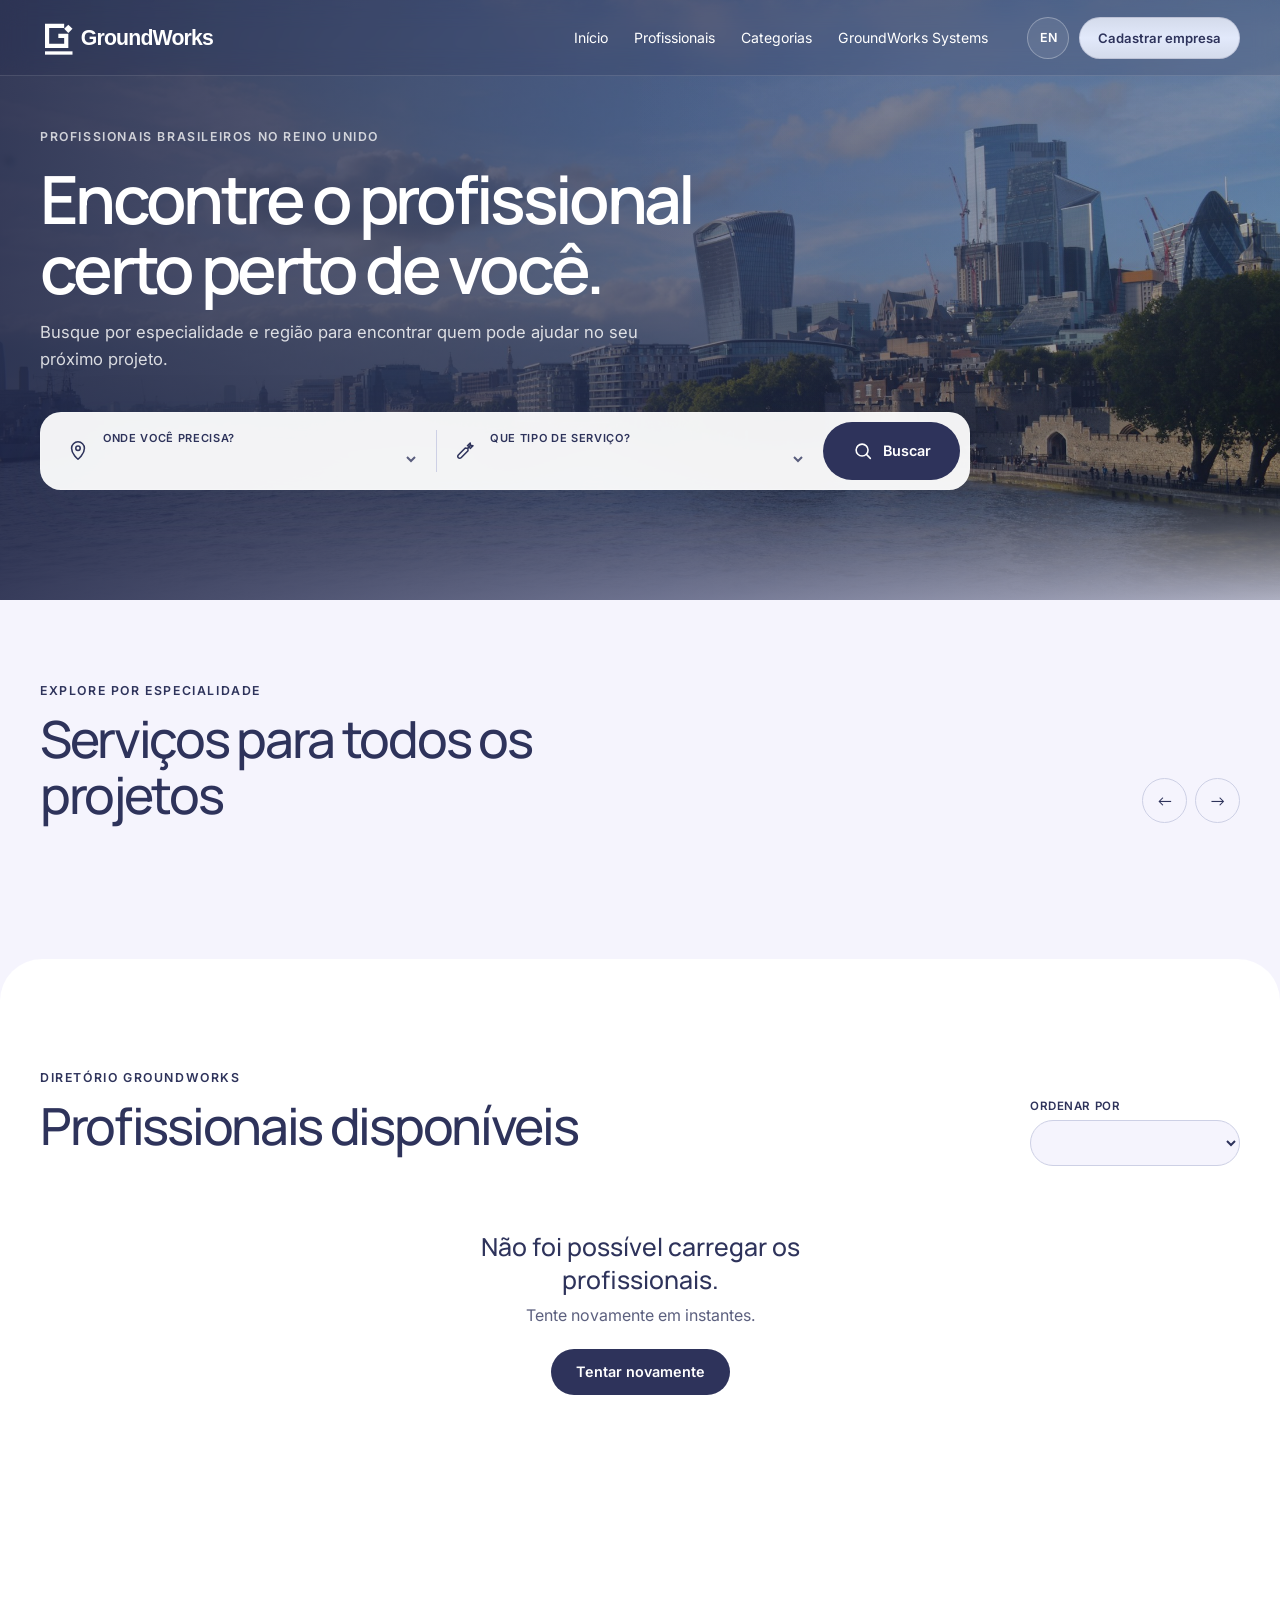
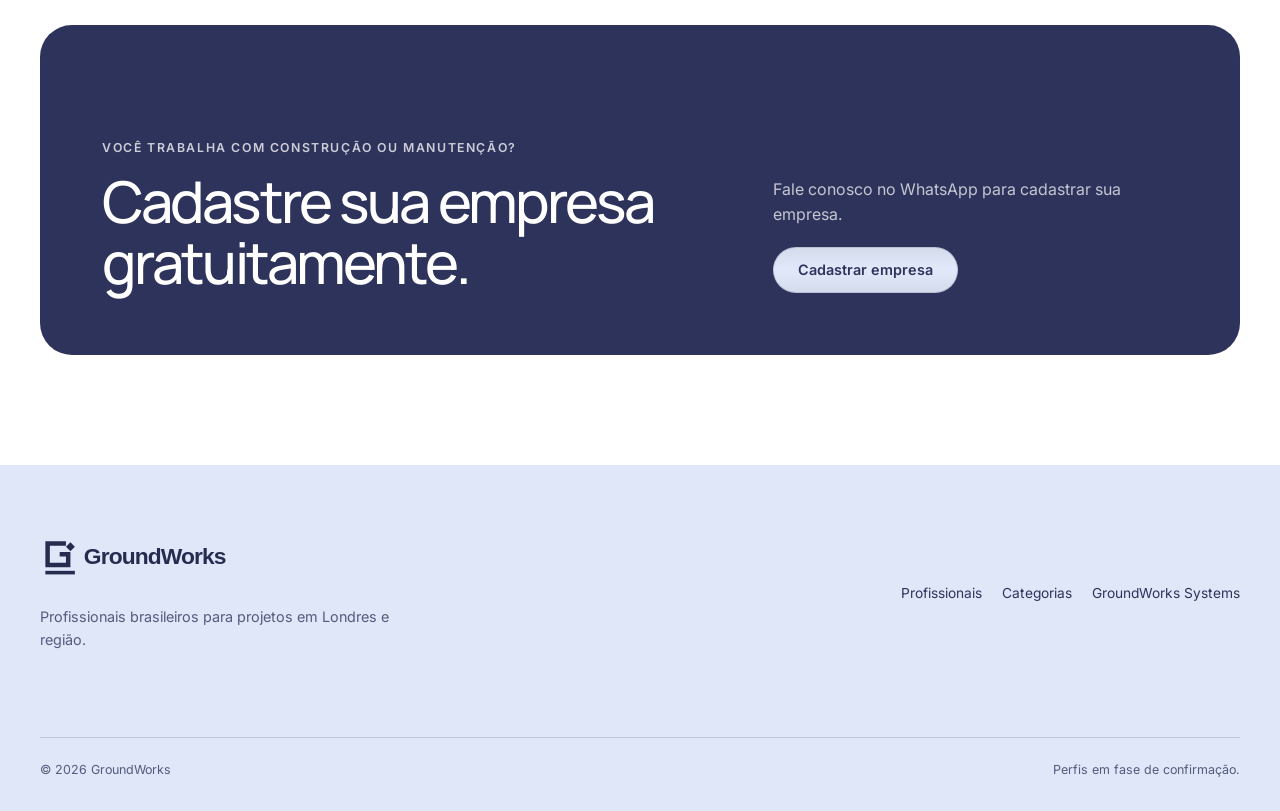
==== index.html @ 6dc88803 "Add transport service category" ====
<!doctype html>
<html lang="pt-BR">
  <head>
    <meta charset="utf-8" />
    <meta name="viewport" content="width=device-width, initial-scale=1" />
    <meta name="description" content="Encontre profissionais brasileiros de confiança para serviços em Londres e região." />
    <meta name="theme-color" content="#2e335b" />
    <title>GroundWorks Directory</title>
    <link rel="preconnect" href="https://fonts.googleapis.com" />
    <link rel="preconnect" href="https://fonts.gstatic.com" crossorigin />
    <link href="https://fonts.googleapis.com/css2?family=Inter:wght@400;500;600&family=Manrope:wght@400;500;600;700&display=swap" rel="stylesheet" />
    <link rel="icon" type="image/svg+xml" href="assets/images/groundworks-favicon.svg" />
    <link rel="stylesheet" href="directory.css?v=groundworks-7" />
  </head>
  <body data-page="directory">
    <header class="site-header" data-header>
      <div class="container nav-shell">
        <a class="brand" href="./" aria-label="GroundWorks Directory">
          <img class="brand-logo-image" src="assets/images/groundworks-logo-white-v7.svg" alt="" width="246" height="48" />
        </a>

        <button class="nav-toggle" type="button" aria-label="Abrir menu" aria-expanded="false" data-nav-toggle>
          <span></span><span></span>
        </button>

        <nav class="main-nav" aria-label="Navegação principal" data-nav>
          <a href="#inicio" data-i18n="nav.home">Início</a>
          <a href="#profissionais" data-i18n="nav.professionals">Profissionais</a>
          <a href="#categorias" data-i18n="nav.categories">Categorias</a>
          <a href="systems/" data-i18n="nav.systems">GroundWorks Systems</a>
          <a class="mobile-register-link" href="https://wa.me/447404400524?text=Ol%C3%A1%21%20Quero%20cadastrar%20minha%20empresa%20no%20GroundWorks%20Directory." target="_blank" rel="noopener noreferrer" data-i18n="nav.register" data-whatsapp="register">Cadastrar empresa</a>
        </nav>

        <div class="nav-actions">
          <button class="language-button" type="button" data-language aria-label="Mudar idioma para inglês">EN</button>
          <a class="button button-light nav-register" href="https://wa.me/447404400524?text=Ol%C3%A1%21%20Quero%20cadastrar%20minha%20empresa%20no%20GroundWorks%20Directory." target="_blank" rel="noopener noreferrer" data-i18n="nav.register" data-whatsapp="register">Cadastrar empresa</a>
        </div>
      </div>
    </header>

    <main>
      <section class="directory-hero" id="inicio">
        <div class="hero-overlay" aria-hidden="true"></div>
        <div class="container hero-content">
          <div class="hero-heading">
            <span class="eyebrow eyebrow-on-dark" data-i18n="hero.eyebrow">Profissionais brasileiros no Reino Unido</span>
            <h1 data-i18n="hero.title">Encontre o profissional certo perto de você.</h1>
            <p data-i18n="hero.description">Busque por especialidade e região para encontrar quem pode ajudar no seu próximo projeto.</p>
          </div>

          <form class="search-panel" data-search-form>
            <label class="search-field">
              <span class="field-icon" aria-hidden="true">
                <svg viewBox="0 0 24 24"><path d="M12 21s7-5.3 7-12A7 7 0 0 0 5 9c0 6.7 7 12 7 12Z"/><circle cx="12" cy="9" r="2.4"/></svg>
              </span>
              <span class="field-copy">
                <span data-i18n="search.locationLabel">Onde você precisa?</span>
                <select data-location aria-label="Local de atendimento"></select>
              </span>
            </label>

            <span class="search-divider" aria-hidden="true"></span>

            <label class="search-field">
              <span class="field-icon" aria-hidden="true">
                <svg viewBox="0 0 24 24"><path d="m14.7 6.3 3-3a4.2 4.2 0 0 1-5.4 5.4l-7.6 7.6a2.1 2.1 0 0 0 3 3l7.6-7.6a4.2 4.2 0 0 1 5.4-5.4l-3 3"/></svg>
              </span>
              <span class="field-copy">
                <span data-i18n="search.tradeLabel">Que tipo de serviço?</span>
                <select data-trade aria-label="Tipo de profissional"></select>
              </span>
            </label>

            <button class="button button-dark search-button" type="submit">
              <svg aria-hidden="true" viewBox="0 0 24 24"><circle cx="11" cy="11" r="6.5"/><path d="m16 16 4 4"/></svg>
              <span data-i18n="search.button">Buscar</span>
            </button>
          </form>
        </div>
      </section>

      <section class="category-rail" id="categorias" aria-labelledby="category-title">
        <div class="container">
          <div class="rail-heading">
            <div>
              <span class="eyebrow" data-i18n="categories.eyebrow">Explore por especialidade</span>
              <h2 id="category-title" data-i18n="categories.title">Serviços para todos os projetos</h2>
            </div>
            <div class="rail-controls" aria-label="Controles das categorias">
              <button type="button" data-rail-prev aria-label="Categorias anteriores">←</button>
              <button type="button" data-rail-next aria-label="Próximas categorias">→</button>
            </div>
          </div>
          <div class="category-track" data-category-track tabindex="0"></div>
        </div>
      </section>

      <section class="listings-section" id="profissionais" aria-labelledby="listings-title">
        <div class="container">
          <div class="listings-toolbar">
            <div>
              <span class="eyebrow" data-i18n="listings.eyebrow">Diretório GroundWorks</span>
              <h2 id="listings-title" data-i18n="listings.title">Profissionais disponíveis</h2>
              <p class="result-summary" data-result-summary aria-live="polite"></p>
            </div>

            <label class="sort-control">
              <span data-i18n="sort.label">Ordenar por</span>
              <select data-sort aria-label="Ordenar resultados"></select>
            </label>
          </div>

          <div class="active-filter" data-active-filter hidden>
            <span data-active-filter-label></span>
            <button type="button" data-clear-filter data-i18n="filters.clear">Limpar filtro</button>
          </div>

          <div class="trader-grid" data-trader-grid></div>

          <p class="directory-loading" data-directory-loading data-i18n="listings.loading" role="status">Carregando profissionais…</p>

          <div class="empty-state" data-load-error hidden>
            <h3 data-i18n="error.title">Não foi possível carregar os profissionais.</h3>
            <p data-i18n="error.text">Tente novamente em instantes.</p>
            <button class="button button-dark" type="button" data-retry data-i18n="error.retry">Tentar novamente</button>
          </div>

          <div class="empty-state" data-empty hidden>
            <span class="empty-icon" aria-hidden="true">
              <svg viewBox="0 0 24 24"><circle cx="11" cy="11" r="6.5"/><path d="m16 16 4 4"/></svg>
            </span>
            <h3 data-i18n="empty.title">Nenhum profissional encontrado</h3>
            <p data-i18n="empty.text">Tente outra região ou especialidade.</p>
            <button class="button button-dark" type="button" data-reset data-i18n="empty.button">Ver todos</button>
          </div>

          <div class="load-more-wrap">
            <button class="button button-outline" type="button" data-load-more data-i18n="listings.loadMore">Ver mais profissionais</button>
          </div>
        </div>
      </section>

      <section class="join-section">
        <div class="container join-card">
          <div>
            <span class="eyebrow eyebrow-on-dark" data-i18n="join.eyebrow">Você trabalha com construção ou manutenção?</span>
            <h2 data-i18n="join.title">Cadastre sua empresa gratuitamente.</h2>
          </div>
          <div class="join-action">
            <p data-i18n="join.text">Fale conosco no WhatsApp para cadastrar sua empresa.</p>
            <a class="button button-light" href="https://wa.me/447404400524?text=Ol%C3%A1%21%20Quero%20cadastrar%20minha%20empresa%20no%20GroundWorks%20Directory." target="_blank" rel="noopener noreferrer" data-i18n="nav.register" data-whatsapp="register">Cadastrar empresa</a>
          </div>
        </div>
      </section>
    </main>

    <footer class="site-footer">
      <div class="container footer-grid">
        <div class="footer-brand">
          <a class="brand brand-dark" href="./">
            <img class="brand-logo-image" src="assets/images/groundworks-logo-white-v7.svg" alt="GroundWorks" width="246" height="48" />
          </a>
          <p data-i18n="footer.description">Profissionais brasileiros para projetos em Londres e região.</p>
        </div>
        <div class="footer-links">
          <a href="#profissionais" data-i18n="nav.professionals">Profissionais</a>
          <a href="#categorias" data-i18n="nav.categories">Categorias</a>
          <a href="systems/" data-i18n="nav.systems">GroundWorks Systems</a>
        </div>
        <div class="footer-meta">
          <span>© <span data-current-year></span> GroundWorks</span>
          <span data-i18n="footer.note">Perfis em fase de confirmação.</span>
        </div>
      </div>
    </footer>

    <div class="toast" role="status" aria-live="polite" data-toast></div>

    <script src="data/config.js"></script>
    <script src="directory.js?v=groundworks-7"></script>
  </body>
</html>
---- directory.css ----
:root {
  --canvas: #f5f4fd;
  --ink: #2e335b;
  --ink-rgb: 46, 51, 91;
  --ink-muted: rgba(46, 51, 91, 0.78);
  --surface: #dfe7f9;
  --surface-soft: #ebeffa;
  --border: #cdd0e5;
  --button-a: #d4dbeb;
  --button-b: #e2e9fb;
  --white: #ffffff;
  --font-heading: "Manrope", ui-sans-serif, system-ui, sans-serif;
  --font-body: "Inter", ui-sans-serif, system-ui, sans-serif;
  --container: 1200px;
  --radius-sm: 12px;
  --radius-md: 16px;
  --radius-lg: 20px;
  --radius-xl: 32px;
  --radius-pill: 999px;
  --shadow-soft: 0 22px 65px rgba(37, 46, 88, 0.13);
  --ease-out: cubic-bezier(0.22, 1, 0.36, 1);
}

*, *::before, *::after { box-sizing: border-box; }

html { scroll-behavior: smooth; }

body {
  margin: 0;
  background: var(--canvas);
  color: var(--ink);
  font-family: var(--font-heading);
  -webkit-font-smoothing: antialiased;
}

body.nav-open { overflow: hidden; }

button, input, select { font: inherit; }
button, a { -webkit-tap-highlight-color: transparent; }
button { color: inherit; }
a { color: inherit; text-decoration: none; }
svg { display: block; }
[hidden] { display: none !important; }

:focus-visible {
  outline: 3px solid rgba(var(--ink-rgb), 0.28);
  outline-offset: 3px;
}

.container {
  width: min(calc(100% - 64px), var(--container));
  margin-inline: auto;
}

.site-header {
  position: fixed;
  z-index: 50;
  top: 0;
  right: 0;
  left: 0;
  height: 76px;
  border-bottom: 1px solid rgba(255, 255, 255, 0.12);
  background: rgba(28, 34, 68, 0.14);
  color: var(--white);
  backdrop-filter: blur(12px);
  transition: background 280ms ease, border-color 280ms ease, color 280ms ease;
}

.site-header.is-scrolled,
.site-header.is-open,
.site-header-solid {
  border-color: rgba(var(--ink-rgb), 0.12);
  background: rgba(245, 244, 253, 0.94);
  color: var(--ink);
}

.nav-shell {
  display: flex;
  align-items: center;
  height: 100%;
  gap: 28px;
}

.brand {
  display: inline-flex;
  flex: 0 0 auto;
  align-items: center;
  gap: 11px;
}

.brand-logo-image { display: block; width: 205px; height: 40px; object-fit: contain; }
.site-header.is-scrolled .brand-logo-image,
.site-header.is-open .brand-logo-image,
.site-header-solid .brand-logo-image,
.brand-dark .brand-logo-image { filter: brightness(0) saturate(100%) invert(19%) sepia(16%) saturate(1604%) hue-rotate(194deg) brightness(90%); }
.footer-brand .brand-logo-image { width: 220px; height: 43px; }

.brand-mark {
  display: grid;
  width: 38px;
  height: 38px;
  place-items: center;
  border: 1px solid rgba(255, 255, 255, 0.25);
  border-radius: 13px;
  background: rgba(255, 255, 255, 0.16);
}

.site-header.is-scrolled .brand-mark,
.site-header.is-open .brand-mark,
.site-header-solid .brand-mark,
.brand-dark .brand-mark {
  border-color: transparent;
  background: var(--ink);
  color: var(--white);
}

.brand-mark svg { width: 25px; height: 25px; fill: currentColor; }

.brand-copy { display: grid; line-height: 1; }
.brand-copy strong { font-size: 0.96rem; font-weight: 700; letter-spacing: -0.02em; }
.brand-copy small { margin-top: 5px; font-family: var(--font-body); font-size: 0.68rem; letter-spacing: 0.16em; text-transform: uppercase; }

.main-nav {
  display: flex;
  align-items: center;
  margin-left: auto;
  gap: 4px;
}

.main-nav a,
.nav-link-button {
  padding: 8px 11px;
  border: 0;
  border-radius: 8px;
  background: transparent;
  color: inherit;
  font-family: var(--font-body);
  font-size: 0.88rem;
  cursor: pointer;
  transition: background 200ms ease;
}

.mobile-register-link { display: none; }

.main-nav a:hover,
.nav-link-button:hover { background: rgba(255, 255, 255, 0.12); }
.site-header.is-scrolled .main-nav a:hover,
.site-header.is-scrolled .nav-link-button:hover,
.site-header.is-open .main-nav a:hover,
.site-header.is-open .nav-link-button:hover,
.site-header-solid .main-nav a:hover,
.site-header-solid .nav-link-button:hover { background: var(--surface); }

.nav-actions,
.profile-nav-actions { display: flex; align-items: center; gap: 10px; }

.language-button {
  display: grid;
  min-width: 42px;
  height: 42px;
  place-items: center;
  border: 1px solid rgba(255, 255, 255, 0.3);
  border-radius: var(--radius-pill);
  background: rgba(255, 255, 255, 0.08);
  color: inherit;
  font-family: var(--font-body);
  font-size: 0.78rem;
  font-weight: 600;
  cursor: pointer;
}

.site-header.is-scrolled .language-button,
.site-header.is-open .language-button,
.site-header-solid .language-button {
  border-color: var(--border);
  background: var(--white);
}

.button {
  display: inline-flex;
  min-height: 46px;
  align-items: center;
  justify-content: center;
  gap: 9px;
  padding: 11px 24px;
  border: 1px solid transparent;
  border-radius: var(--radius-pill);
  font-family: var(--font-body);
  font-size: 0.9rem;
  font-weight: 600;
  cursor: pointer;
  transition: transform 260ms var(--ease-out), background 220ms ease, border-color 220ms ease;
}

.button:hover { transform: translateY(-2px); }
.button-light { border-color: rgba(var(--ink-rgb), 0.15); background: linear-gradient(180deg, var(--button-a), var(--button-b) 50%, var(--button-a)); color: var(--ink); }
.button-dark { background: var(--ink); color: var(--white); }
.button-outline { border-color: var(--border); background: transparent; color: var(--ink); }
.button-outline:hover { background: var(--surface); }

.nav-register { min-height: 42px; padding: 9px 18px; font-size: 0.82rem; }

.nav-toggle {
  display: none;
  width: 42px;
  height: 42px;
  margin-left: auto;
  padding: 0;
  border: 1px solid rgba(255, 255, 255, 0.25);
  border-radius: 50%;
  background: transparent;
}

.nav-toggle span { display: block; width: 16px; height: 1.5px; margin: 5px auto; background: currentColor; transition: transform 220ms ease; }
.nav-toggle[aria-expanded="true"] span:first-child { transform: translateY(3.25px) rotate(45deg); }
.nav-toggle[aria-expanded="true"] span:last-child { transform: translateY(-3.25px) rotate(-45deg); }

.directory-hero {
  position: relative;
  min-height: 600px;
  overflow: hidden;
  background-color: var(--ink);
  background-image: url("assets/images/london-hero.jpg");
  background-position: center 42%;
  background-size: cover;
  color: var(--white);
}

.hero-overlay {
  position: absolute;
  inset: 0;
  background:
    radial-gradient(circle at 78% 20%, rgba(167, 190, 239, 0.08), transparent 34%),
    linear-gradient(90deg, rgba(28, 34, 68, 0.88) 0%, rgba(34, 42, 82, 0.63) 52%, rgba(36, 43, 78, 0.34) 100%),
    linear-gradient(0deg, var(--canvas) 0%, rgba(245, 244, 253, 0) 18%);
}

.hero-content { position: relative; z-index: 1; display: flex; min-height: 600px; flex-direction: column; justify-content: center; padding-top: 86px; padding-bottom: 72px; }
.hero-heading { max-width: 790px; }
.eyebrow { display: inline-block; font-family: var(--font-body); font-size: 0.77rem; font-weight: 600; letter-spacing: 0.13em; text-transform: uppercase; }
.eyebrow-on-dark { color: rgba(255, 255, 255, 0.76); }
.hero-heading h1 { max-width: 760px; margin: 18px 0 16px; font-size: clamp(2.7rem, 5.2vw, 4.7rem); font-weight: 600; line-height: 1.04; letter-spacing: -0.055em; }
.hero-heading p { max-width: 610px; margin: 0; color: rgba(255, 255, 255, 0.82); font-family: var(--font-body); font-size: 1.04rem; line-height: 1.65; }

.search-panel {
  display: grid;
  grid-template-columns: minmax(220px, 1fr) 1px minmax(220px, 1fr) auto;
  align-items: center;
  width: min(100%, 930px);
  margin-top: 38px;
  padding: 9px;
  border: 1px solid rgba(255, 255, 255, 0.2);
  border-radius: 21px;
  background: rgba(255, 255, 255, 0.94);
  box-shadow: var(--shadow-soft);
  color: var(--ink);
  backdrop-filter: blur(18px);
}

.search-field { display: flex; min-width: 0; align-items: center; gap: 14px; padding: 8px 17px; }
.field-icon { flex: 0 0 auto; color: var(--ink); }
.field-icon svg, .search-button svg, .empty-icon svg { width: 22px; height: 22px; fill: none; stroke: currentColor; stroke-width: 1.7; stroke-linecap: round; stroke-linejoin: round; }
.field-copy { display: grid; width: 100%; min-width: 0; gap: 2px; }
.field-copy > span { font-family: var(--font-body); font-size: 0.69rem; font-weight: 600; letter-spacing: 0.06em; text-transform: uppercase; }
.field-copy select { width: 100%; padding: 2px 24px 2px 0; border: 0; outline: 0; background: transparent; color: var(--ink-muted); font-family: var(--font-body); font-size: 0.91rem; cursor: pointer; }
.search-divider { width: 1px; height: 42px; background: var(--border); }
.search-button { min-height: 58px; padding-inline: 28px; }

.category-rail { padding: 78px 0 88px; }
.rail-heading, .listings-toolbar { display: flex; align-items: flex-end; justify-content: space-between; gap: 32px; }
.rail-heading h2, .listings-toolbar h2 { max-width: 680px; margin: 10px 0 0; font-size: clamp(2rem, 4vw, 3.25rem); font-weight: 500; line-height: 1.1; letter-spacing: -0.045em; }
.rail-controls { display: flex; gap: 8px; }
.rail-controls button { width: 45px; height: 45px; border: 1px solid var(--border); border-radius: 50%; background: transparent; font-size: 1.1rem; cursor: pointer; }
.rail-controls button:hover { background: var(--surface); }

.category-track {
  display: grid;
  grid-auto-columns: minmax(180px, 1fr);
  grid-auto-flow: column;
  gap: 12px;
  margin-top: 36px;
  padding: 2px 2px 10px;
  overflow-x: auto;
  scroll-behavior: smooth;
  scrollbar-width: none;
}
.category-track::-webkit-scrollbar { display: none; }

.category-card {
  display: grid;
  min-height: 150px;
  align-content: space-between;
  padding: 20px;
  border: 1px solid rgba(var(--ink-rgb), 0.11);
  border-radius: var(--radius-md);
  background: var(--white);
  text-align: left;
  cursor: pointer;
  transition: transform 280ms var(--ease-out), background 220ms ease, color 220ms ease;
}
.category-card:hover, .category-card.is-active { background: var(--ink); color: var(--white); transform: translateY(-4px); }
.category-card-icon { display: grid; width: 45px; height: 45px; place-items: center; border-radius: 50%; background: var(--surface); color: var(--ink); }
.category-card-icon svg, .trader-visual svg, .profile-visual svg { width: 23px; height: 23px; fill: none; stroke: currentColor; stroke-width: 1.7; stroke-linecap: round; stroke-linejoin: round; }
.category-card strong { font-size: 1.05rem; font-weight: 500; }

.listings-section { padding: 106px 0 120px; border-radius: 42px 42px 0 0; background: var(--white); }
.result-summary { margin: 13px 0 0; color: var(--ink-muted); font-family: var(--font-body); font-size: 0.94rem; }
.directory-loading { margin: 42px 0 0; color: var(--ink-muted); font-family: var(--font-body); font-size: 0.94rem; }
.sort-control { display: grid; min-width: 210px; gap: 7px; font-family: var(--font-body); font-size: 0.72rem; font-weight: 600; letter-spacing: 0.05em; text-transform: uppercase; }
.sort-control select { min-height: 46px; padding: 0 42px 0 16px; border: 1px solid var(--border); border-radius: var(--radius-pill); background: var(--canvas); color: var(--ink); font-family: var(--font-body); font-size: 0.86rem; text-transform: none; }

.active-filter { display: inline-flex; align-items: center; gap: 12px; margin-top: 24px; padding: 8px 9px 8px 15px; border: 1px solid var(--border); border-radius: var(--radius-pill); background: var(--canvas); font-family: var(--font-body); font-size: 0.82rem; }
.active-filter button { padding: 7px 11px; border: 0; border-radius: var(--radius-pill); background: var(--surface); color: var(--ink); font-size: 0.75rem; cursor: pointer; }

.trader-grid { display: grid; grid-template-columns: repeat(3, minmax(0, 1fr)); gap: 20px; margin-top: 42px; }
.trader-card { display: flex; min-width: 0; flex-direction: column; overflow: hidden; border: 1px solid rgba(var(--ink-rgb), 0.12); border-radius: var(--radius-lg); background: var(--canvas); transition: transform 300ms var(--ease-out), border-color 220ms ease; }
.trader-card:hover { border-color: rgba(var(--ink-rgb), 0.3); transform: translateY(-5px); }
.trader-visual { display: flex; min-height: 128px; align-items: flex-start; justify-content: space-between; padding: 20px; background: var(--surface); }
.trader-visual.has-image { min-height: 190px; padding: 0; }
.trader-visual.has-image img { display: block; width: 100%; height: 190px; object-fit: cover; }
.trader-visual-icon { display: grid; width: 50px; height: 50px; place-items: center; border-radius: 50%; background: var(--ink); color: var(--white); }
.trader-initials { color: rgba(var(--ink-rgb), 0.12); font-size: 3.5rem; font-weight: 700; line-height: 1; letter-spacing: -0.08em; }
.trader-content { display: flex; flex: 1; flex-direction: column; padding: 22px; }
.category-label { color: var(--ink-muted); font-family: var(--font-body); font-size: 0.71rem; font-weight: 600; letter-spacing: 0.1em; text-transform: uppercase; }
.trader-content h3 { min-height: 2.55em; margin: 9px 0 13px; font-size: 1.28rem; font-weight: 500; line-height: 1.27; letter-spacing: -0.025em; }
.location-row { display: flex; align-items: center; gap: 7px; color: var(--ink-muted); font-family: var(--font-body); font-size: 0.84rem; }
.location-row svg { width: 17px; height: 17px; fill: none; stroke: currentColor; stroke-width: 1.7; }
.service-tags { display: flex; flex-wrap: wrap; gap: 6px; margin: 18px 0 21px; }
.service-tag { padding: 6px 9px; border: 1px solid var(--border); border-radius: var(--radius-pill); background: rgba(255, 255, 255, 0.68); font-family: var(--font-body); font-size: 0.7rem; }
.card-actions { display: grid; grid-template-columns: 1fr 1fr; gap: 8px; margin-top: auto; }
.card-action { display: inline-flex; min-height: 42px; align-items: center; justify-content: center; padding: 9px 11px; border: 1px solid var(--border); border-radius: var(--radius-pill); background: transparent; color: var(--ink); font-family: var(--font-body); font-size: 0.76rem; font-weight: 600; cursor: pointer; }
.card-action:hover { background: var(--surface); }
.card-action-primary { border-color: var(--ink); background: var(--ink); color: var(--white); }
.card-action-primary:hover { background: #222747; }
.card-action.is-revealed { grid-column: 1 / -1; background: var(--surface); }
.card-profile-link { margin-top: 9px; text-align: center; font-family: var(--font-body); font-size: 0.77rem; font-weight: 600; text-decoration: underline; text-decoration-color: rgba(var(--ink-rgb), 0.25); text-underline-offset: 4px; }

.empty-state { max-width: 470px; margin: 64px auto 0; text-align: center; }
.empty-icon { display: grid; width: 68px; height: 68px; margin: 0 auto 20px; place-items: center; border-radius: 50%; background: var(--surface); }
.empty-state h3 { margin: 0 0 9px; font-size: 1.55rem; font-weight: 500; }
.empty-state p { margin: 0 0 24px; color: var(--ink-muted); font-family: var(--font-body); }
.load-more-wrap { display: flex; justify-content: center; margin-top: 42px; }

.join-section { padding: 110px 0; background: var(--white); }
.join-card { display: grid; grid-template-columns: 1.2fr 0.8fr; align-items: end; gap: 64px; min-height: 330px; padding: 62px; border-radius: var(--radius-xl); background: var(--ink); color: var(--white); }
.join-card h2 { max-width: 650px; margin: 14px 0 0; font-size: clamp(2.3rem, 4.5vw, 4rem); font-weight: 500; line-height: 1.06; letter-spacing: -0.05em; }
.join-action { display: grid; justify-items: start; gap: 20px; }
.join-action p { margin: 0; color: rgba(255, 255, 255, 0.72); font-family: var(--font-body); line-height: 1.55; }

.site-footer { padding: 70px 0 34px; background: var(--surface); }
.footer-grid { display: grid; grid-template-columns: 1.4fr 1fr; gap: 50px; }
.brand-dark { color: var(--ink); }
.footer-brand p { max-width: 390px; margin: 22px 0 0; color: var(--ink-muted); font-family: var(--font-body); font-size: 0.9rem; line-height: 1.6; }
.footer-links { display: flex; align-items: center; justify-content: flex-end; gap: 20px; font-family: var(--font-body); font-size: 0.86rem; }
.footer-links button { padding: 0; border: 0; background: transparent; cursor: pointer; }
.footer-meta { display: flex; grid-column: 1 / -1; align-items: center; justify-content: space-between; margin-top: 36px; padding-top: 24px; border-top: 1px solid rgba(var(--ink-rgb), 0.18); color: var(--ink-muted); font-family: var(--font-body); font-size: 0.78rem; }
.compact-footer { padding-top: 32px; }
.compact-footer .footer-meta { margin-top: 0; }

.toast { position: fixed; z-index: 100; right: 24px; bottom: 24px; max-width: min(360px, calc(100vw - 40px)); padding: 14px 18px; border-radius: var(--radius-md); background: var(--ink); color: var(--white); font-family: var(--font-body); font-size: 0.84rem; line-height: 1.45; opacity: 0; pointer-events: none; transform: translateY(12px); transition: opacity 220ms ease, transform 220ms ease; }
.toast.is-visible { opacity: 1; transform: translateY(0); }

/* Profile */
.profile-main { min-height: calc(100vh - 180px); padding: 132px 0 90px; }
.profile-nav-actions { margin-left: auto; }
.back-link { display: inline-flex; align-items: center; gap: 7px; font-family: var(--font-body); font-size: 0.85rem; }
.profile-loading { padding: 80px 0; color: var(--ink-muted); font-family: var(--font-body); text-align: center; }
.profile-breadcrumb { display: flex; align-items: center; gap: 8px; margin-bottom: 24px; color: var(--ink-muted); font-family: var(--font-body); font-size: 0.8rem; }
.profile-breadcrumb a { text-decoration: underline; text-underline-offset: 3px; }
.profile-card { display: grid; grid-template-columns: minmax(280px, 0.7fr) minmax(0, 1.3fr); overflow: hidden; border: 1px solid rgba(var(--ink-rgb), 0.12); border-radius: var(--radius-xl); background: var(--white); box-shadow: var(--shadow-soft); }
.profile-visual { display: flex; min-height: 520px; flex-direction: column; justify-content: space-between; padding: 44px; background: var(--surface); }
.profile-visual.has-image { padding: 0; }
.profile-visual.has-image img { display: block; width: 100%; height: 100%; min-height: 520px; object-fit: cover; }
.profile-visual.has-image.is-contained-image { align-items: stretch; justify-content: center; background: #11100f; }
.profile-visual.has-image.is-contained-image img { object-fit: contain; object-position: center; }
.profile-visual-icon { display: grid; width: 72px; height: 72px; place-items: center; border-radius: 50%; background: var(--ink); color: var(--white); }
.profile-visual-icon svg { width: 32px; height: 32px; }
.profile-initials { color: rgba(var(--ink-rgb), 0.13); font-size: clamp(5rem, 10vw, 8.5rem); font-weight: 700; line-height: 0.8; letter-spacing: -0.1em; }
.profile-content { display: flex; flex-direction: column; justify-content: center; padding: clamp(38px, 7vw, 80px); }
.profile-content h1 { max-width: 720px; margin: 12px 0 20px; font-size: clamp(2.3rem, 5vw, 4.5rem); font-weight: 500; line-height: 1.03; letter-spacing: -0.055em; }
.profile-description { margin: 0 0 20px; color: var(--ink-muted); font-family: var(--font-body); font-size: 1rem; line-height: 1.6; }
.profile-location { margin-bottom: 29px; }
.profile-section { margin-top: 30px; }
.profile-section h2 { margin: 0 0 12px; font-size: 1rem; font-weight: 600; }
.profile-services { display: flex; flex-wrap: wrap; gap: 8px; }
.profile-services .service-tag { padding: 8px 12px; background: var(--canvas); font-size: 0.78rem; }
.profile-social-section { padding-top: 2px; }
.profile-social-links { display: flex; flex-wrap: wrap; gap: 9px; }
.profile-social-link {
  display: inline-flex;
  min-height: 42px;
  align-items: center;
  gap: 8px;
  padding: 9px 14px;
  border: 1px solid var(--border);
  border-radius: var(--radius-pill);
  background: var(--canvas);
  color: var(--ink);
  font-family: var(--font-body);
  font-size: 0.78rem;
  font-weight: 600;
  transition: transform 220ms var(--ease-out), background 180ms ease, border-color 180ms ease;
}
.profile-social-link:hover { border-color: rgba(var(--ink-rgb), 0.34); background: var(--surface); transform: translateY(-2px); }
.profile-social-link svg { width: 18px; height: 18px; fill: none; stroke: currentColor; stroke-width: 1.8; stroke-linecap: round; stroke-linejoin: round; }
.profile-actions { display: flex; flex-wrap: wrap; gap: 10px; margin-top: 38px; }
.profile-notice { margin-top: 30px; padding-top: 22px; border-top: 1px solid var(--border); color: var(--ink-muted); font-family: var(--font-body); font-size: 0.8rem; line-height: 1.55; }
.profile-not-found { max-width: 620px; margin: 60px auto; text-align: center; }
.profile-not-found h1 { font-size: clamp(2.2rem, 5vw, 4rem); font-weight: 500; letter-spacing: -0.05em; }
.profile-not-found p { color: var(--ink-muted); font-family: var(--font-body); line-height: 1.6; }

@media (min-width: 1440px) { :root { --container: 1270px; } }

@media (max-width: 1080px) {
  .main-nav { gap: 0; }
  .main-nav a, .nav-link-button { padding-inline: 8px; font-size: 0.81rem; }
  .nav-register { display: none; }
  .trader-grid { grid-template-columns: repeat(2, minmax(0, 1fr)); }
}

@media (max-width: 820px) {
  .container { width: min(calc(100% - 40px), var(--container)); }
  .nav-toggle { display: block; order: 2; }
  .nav-actions { order: 3; margin-left: 0; }
  .main-nav { position: fixed; z-index: 49; top: 76px; right: 0; left: 0; display: grid; margin: 0; padding: 20px; border-bottom: 1px solid var(--border); background: var(--canvas); color: var(--ink); opacity: 0; pointer-events: none; transform: translateY(-12px); transition: opacity 220ms ease, transform 220ms ease; }
  .main-nav.is-open { opacity: 1; pointer-events: auto; transform: translateY(0); }
  .main-nav a, .nav-link-button { padding: 13px 10px; text-align: left; }
  .main-nav .mobile-register-link { display: block; }
  .brand { margin-right: auto; }
  .directory-hero, .hero-content { min-height: 650px; }
  .hero-content { padding-top: 112px; }
  .search-panel { grid-template-columns: 1fr 1px 1fr; }
  .search-button { grid-column: 1 / -1; margin-top: 4px; }
  .rail-heading, .listings-toolbar { align-items: flex-start; flex-direction: column; }
  .sort-control { width: 100%; }
  .join-card { grid-template-columns: 1fr; gap: 38px; padding: 48px; }
  .footer-grid { grid-template-columns: 1fr; }
  .footer-links { justify-content: flex-start; flex-wrap: wrap; }
  .profile-card { grid-template-columns: 1fr; }
  .profile-visual { min-height: 280px; }
  .profile-visual.has-image img { height: 280px; min-height: 280px; }
  .profile-visual.has-image.is-contained-image,
  .profile-visual.has-image.is-contained-image img { height: clamp(320px, 64vw, 500px); min-height: clamp(320px, 64vw, 500px); }
}

@media (max-width: 560px) {
  .container { width: min(calc(100% - 32px), var(--container)); }
  .site-header { height: 70px; }
  .nav-shell { display: grid; grid-template-columns: minmax(0, 1fr) auto auto; gap: 8px; }
  .site-header-solid .nav-shell { grid-template-columns: minmax(0, 1fr) auto; }
  .main-nav { top: 70px; }
  .brand { min-width: 0; margin-right: 0; }
  .brand-logo-image { width: min(165px, 100%); height: 35px; }
  .brand-copy strong { font-size: 0.85rem; }
  .brand-copy small { font-size: 0.59rem; }
  .nav-actions { order: 0; margin: 0; gap: 6px; }
  .language-button, .nav-toggle { width: 38px; min-width: 38px; height: 38px; }
  .nav-toggle { order: 0; margin: 0; }
  .profile-nav-actions { min-width: 0; }
  .directory-hero, .hero-content { min-height: 700px; }
  .hero-content { justify-content: flex-start; padding-top: 138px; padding-bottom: 50px; }
  .hero-heading h1 { font-size: clamp(2.35rem, 11vw, 3.2rem); }
  .hero-heading p { font-size: 0.94rem; line-height: 1.55; }
  .search-panel { grid-template-columns: 1fr; margin-top: 28px; border-radius: 18px; }
  .search-divider { width: 100%; height: 1px; }
  .search-field { min-height: 67px; }
  .search-button { grid-column: auto; }
  .category-rail { padding: 62px 0 70px; }
  .rail-controls { display: none; }
  .category-track { grid-auto-columns: 155px; margin-top: 28px; }
  .category-card { min-height: 138px; padding: 16px; }
  .listings-section { padding: 74px 0 88px; border-radius: 28px 28px 0 0; }
  .trader-grid { grid-template-columns: 1fr; margin-top: 32px; }
  .trader-content h3 { min-height: auto; }
  .join-section { padding: 70px 0; }
  .join-card { min-height: auto; padding: 34px 26px; border-radius: 24px; }
  .footer-meta { align-items: flex-start; flex-direction: column; gap: 8px; }
  .profile-nav-actions .back-link { display: none; }
  .profile-main { padding-top: 106px; }
  .profile-card { border-radius: 22px; }
  .profile-visual { min-height: 220px; padding: 28px; }
  .profile-visual.has-image img { height: 220px; min-height: 220px; }
  .profile-visual.has-image.is-contained-image,
  .profile-visual.has-image.is-contained-image img { height: min(calc(100vw - 32px), 420px); min-height: min(calc(100vw - 32px), 420px); }
  .profile-content { padding: 32px 24px; }
  .profile-actions { flex-direction: column; }
  .profile-actions .button { width: 100%; }
  .toast { right: 16px; bottom: 16px; }
}

@media (prefers-reduced-motion: reduce) {
  html { scroll-behavior: auto; }
  *, *::before, *::after { scroll-behavior: auto !important; transition-duration: 0.01ms !important; animation-duration: 0.01ms !important; }
}
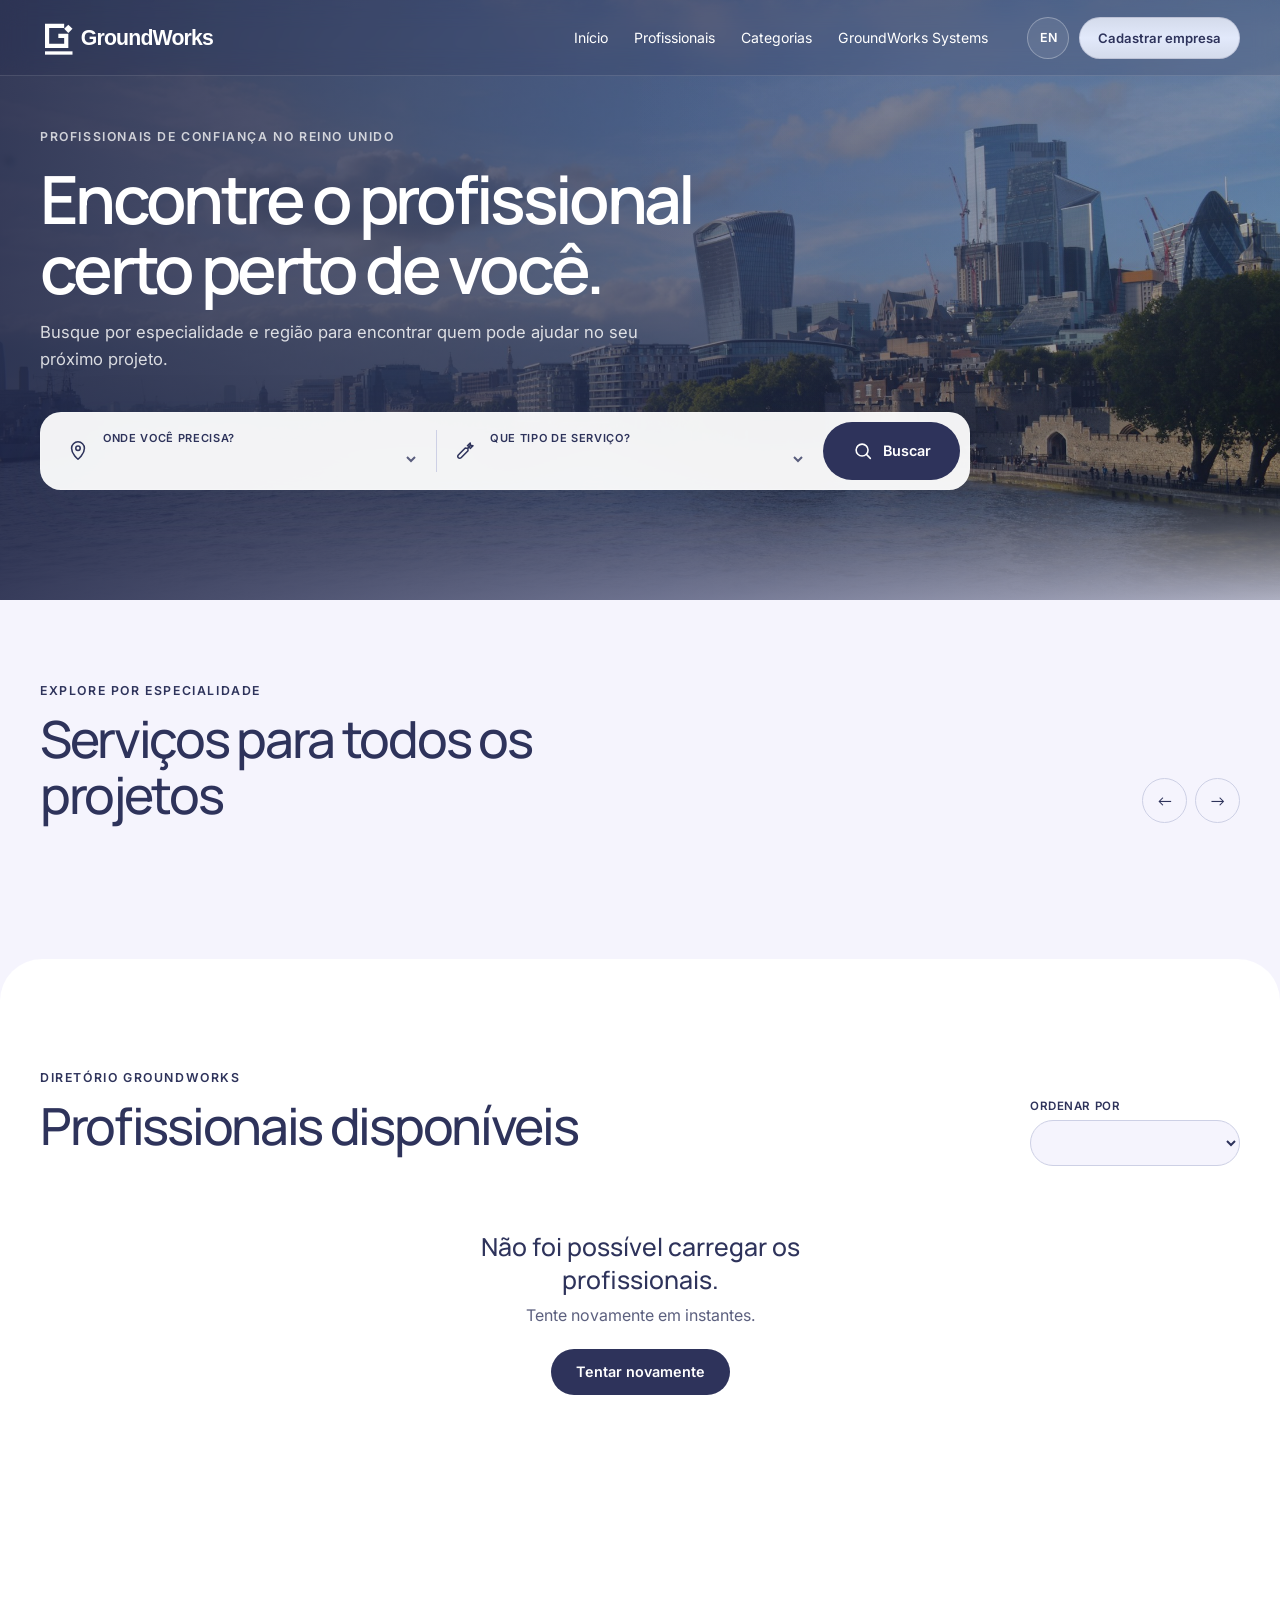
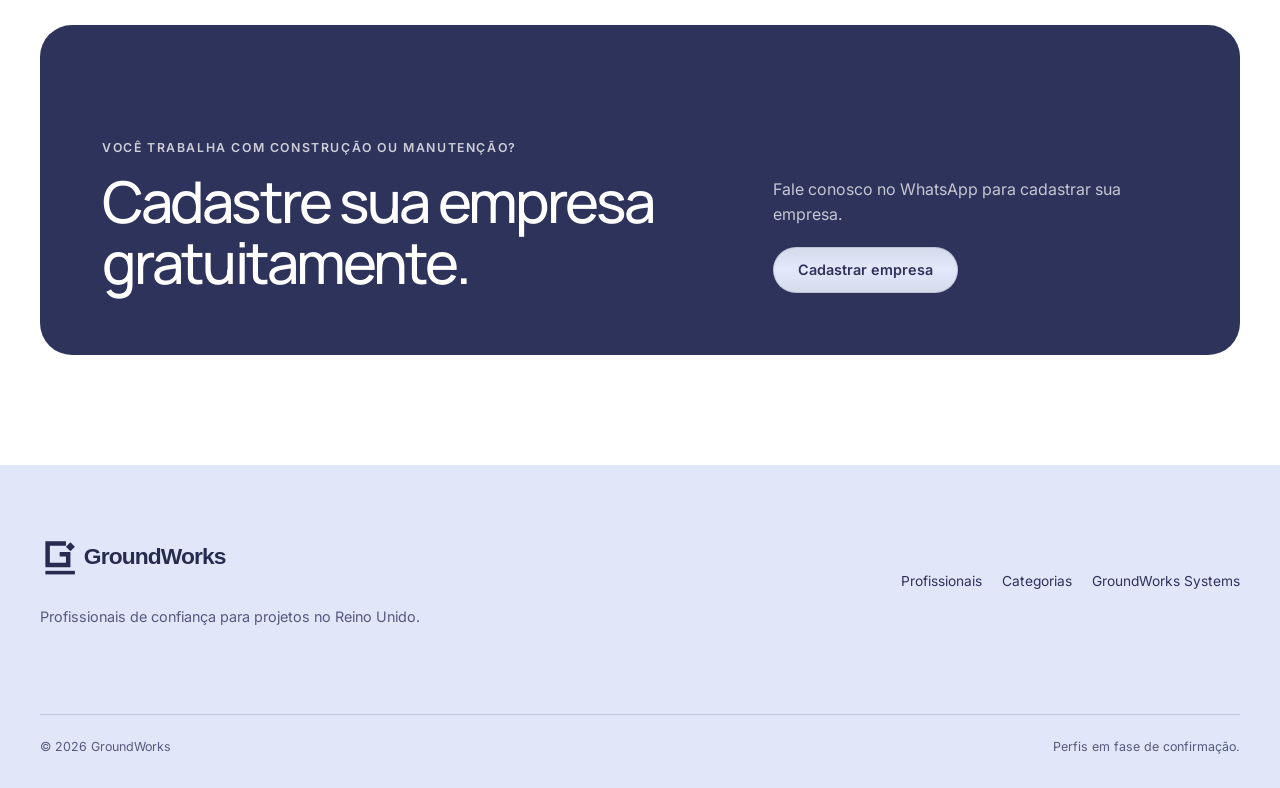
==== commit 9240fa38: "Generalize GroundWorks directory positioning" ====
--- a/index.html
+++ b/index.html
@@ -3,14 +3,14 @@
   <head>
     <meta charset="utf-8" />
     <meta name="viewport" content="width=device-width, initial-scale=1" />
-    <meta name="description" content="Encontre profissionais brasileiros de confiança para serviços em Londres e região." />
+    <meta name="description" content="Encontre profissionais de confiança para serviços no Reino Unido." />
     <meta name="theme-color" content="#2e335b" />
     <title>GroundWorks Directory</title>
     <link rel="preconnect" href="https://fonts.googleapis.com" />
     <link rel="preconnect" href="https://fonts.gstatic.com" crossorigin />
     <link href="https://fonts.googleapis.com/css2?family=Inter:wght@400;500;600&family=Manrope:wght@400;500;600;700&display=swap" rel="stylesheet" />
     <link rel="icon" type="image/svg+xml" href="assets/images/groundworks-favicon.svg" />
-    <link rel="stylesheet" href="directory.css?v=groundworks-7" />
+    <link rel="stylesheet" href="directory.css?v=groundworks-11" />
   </head>
   <body data-page="directory">
     <header class="site-header" data-header>
@@ -43,7 +43,7 @@
         <div class="hero-overlay" aria-hidden="true"></div>
         <div class="container hero-content">
           <div class="hero-heading">
-            <span class="eyebrow eyebrow-on-dark" data-i18n="hero.eyebrow">Profissionais brasileiros no Reino Unido</span>
+            <span class="eyebrow eyebrow-on-dark" data-i18n="hero.eyebrow">Profissionais de confiança no Reino Unido</span>
             <h1 data-i18n="hero.title">Encontre o profissional certo perto de você.</h1>
             <p data-i18n="hero.description">Busque por especialidade e região para encontrar quem pode ajudar no seu próximo projeto.</p>
           </div>
@@ -160,7 +160,7 @@
           <a class="brand brand-dark" href="./">
             <img class="brand-logo-image" src="assets/images/groundworks-logo-white-v7.svg" alt="GroundWorks" width="246" height="48" />
           </a>
-          <p data-i18n="footer.description">Profissionais brasileiros para projetos em Londres e região.</p>
+          <p data-i18n="footer.description">Profissionais de confiança para projetos no Reino Unido.</p>
         </div>
         <div class="footer-links">
           <a href="#profissionais" data-i18n="nav.professionals">Profissionais</a>
@@ -177,6 +177,6 @@
     <div class="toast" role="status" aria-live="polite" data-toast></div>
 
     <script src="data/config.js"></script>
-    <script src="directory.js?v=groundworks-7"></script>
+    <script src="directory.js?v=groundworks-12"></script>
   </body>
 </html>
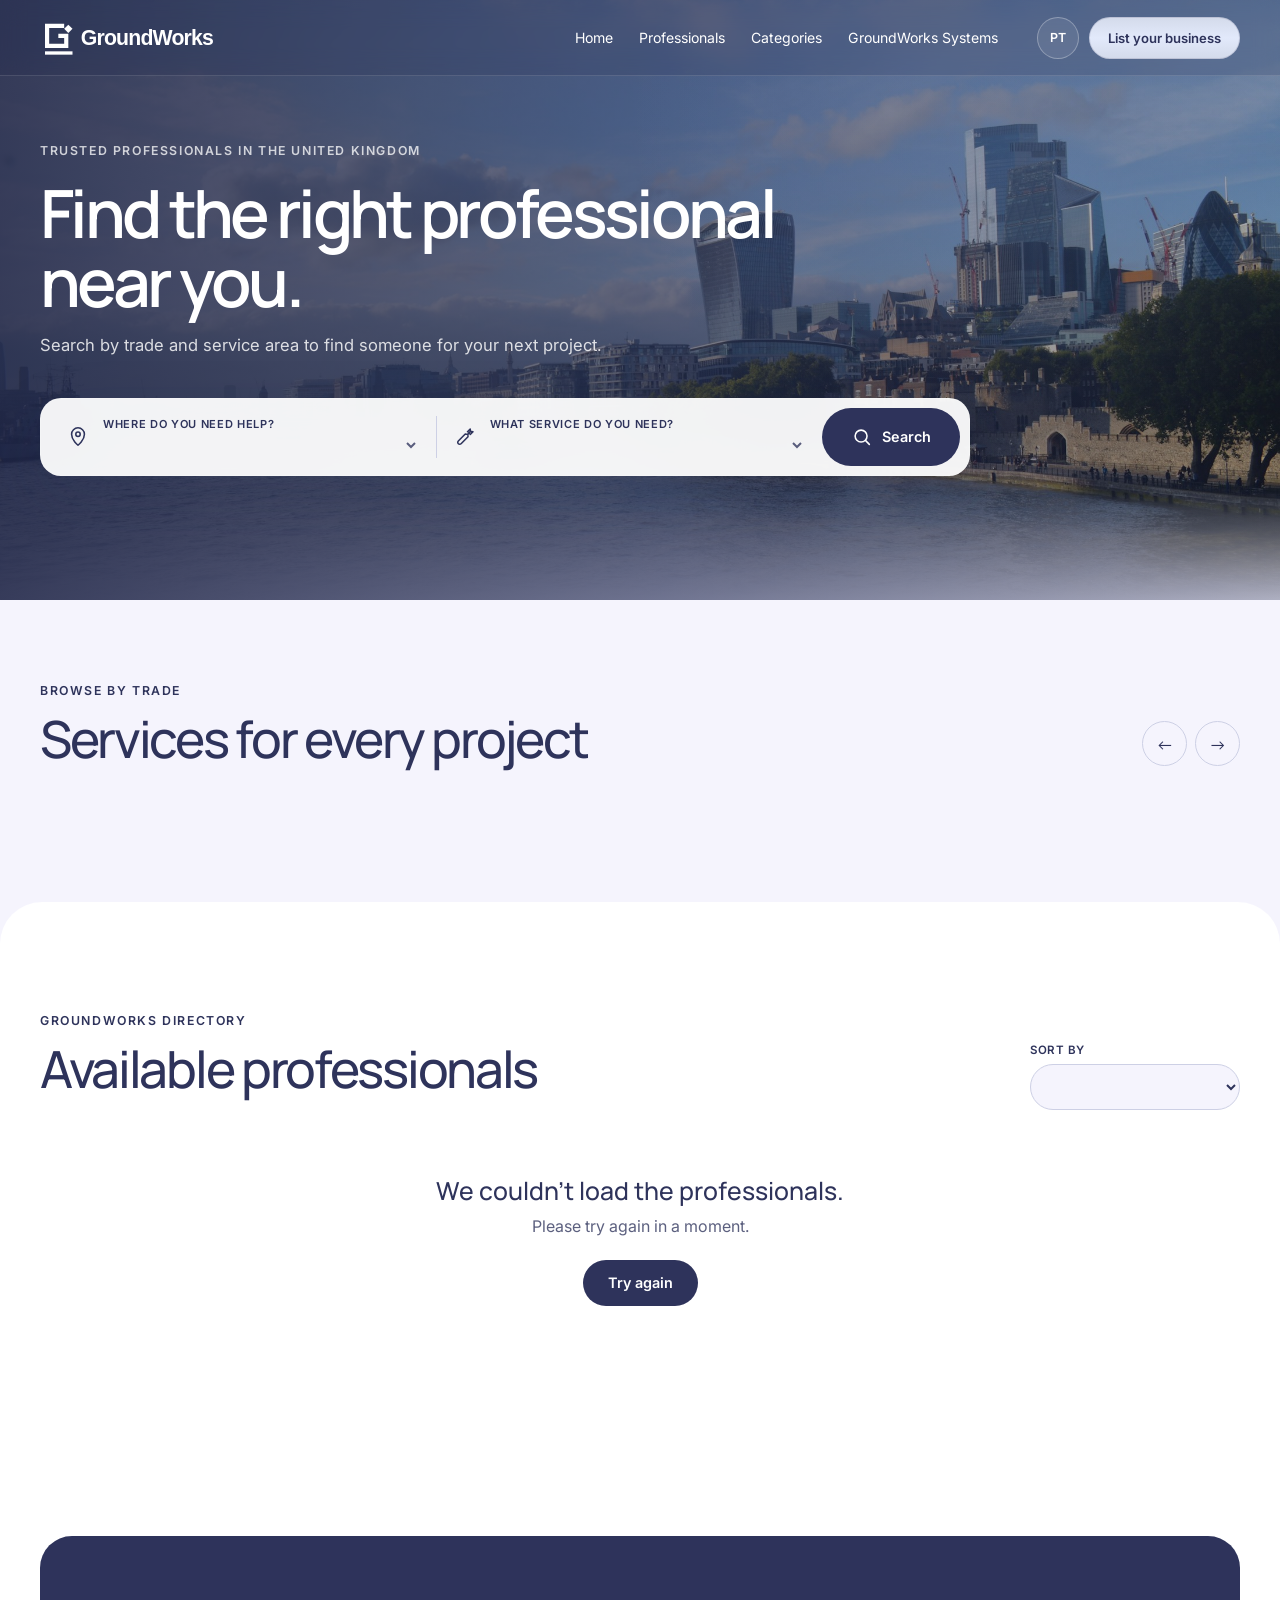
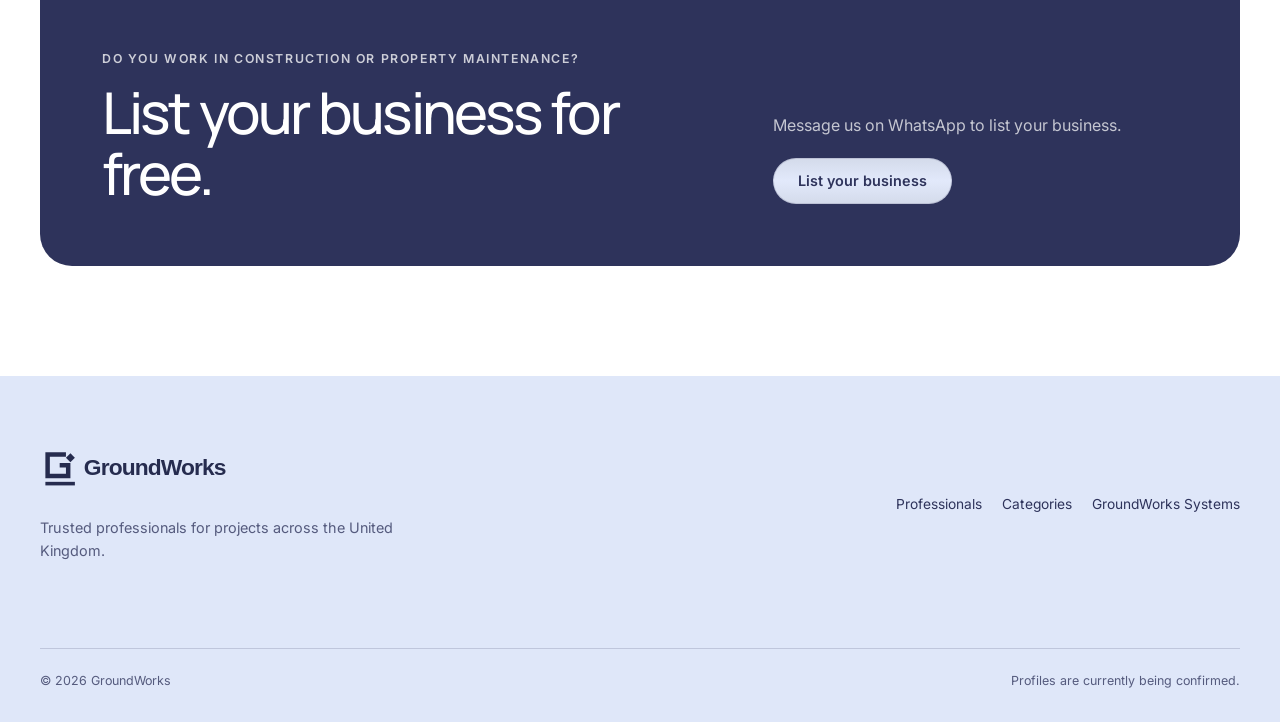
==== commit e934734a: "Make English the directory default language" ====
--- a/index.html
+++ b/index.html
@@ -1,9 +1,9 @@
 <!doctype html>
-<html lang="pt-BR">
+<html lang="en-GB">
   <head>
     <meta charset="utf-8" />
     <meta name="viewport" content="width=device-width, initial-scale=1" />
-    <meta name="description" content="Encontre profissionais de confiança para serviços no Reino Unido." />
+    <meta name="description" content="Find trusted professionals for services across the United Kingdom." />
     <meta name="theme-color" content="#2e335b" />
     <title>GroundWorks Directory</title>
     <link rel="preconnect" href="https://fonts.googleapis.com" />
@@ -19,21 +19,21 @@
           <img class="brand-logo-image" src="assets/images/groundworks-logo-white-v7.svg" alt="" width="246" height="48" />
         </a>
 
-        <button class="nav-toggle" type="button" aria-label="Abrir menu" aria-expanded="false" data-nav-toggle>
+        <button class="nav-toggle" type="button" aria-label="Open menu" aria-expanded="false" data-nav-toggle>
           <span></span><span></span>
         </button>
 
-        <nav class="main-nav" aria-label="Navegação principal" data-nav>
-          <a href="#inicio" data-i18n="nav.home">Início</a>
-          <a href="#profissionais" data-i18n="nav.professionals">Profissionais</a>
-          <a href="#categorias" data-i18n="nav.categories">Categorias</a>
+        <nav class="main-nav" aria-label="Main navigation" data-nav>
+          <a href="#inicio" data-i18n="nav.home">Home</a>
+          <a href="#profissionais" data-i18n="nav.professionals">Professionals</a>
+          <a href="#categorias" data-i18n="nav.categories">Categories</a>
           <a href="systems/" data-i18n="nav.systems">GroundWorks Systems</a>
-          <a class="mobile-register-link" href="https://wa.me/447404400524?text=Ol%C3%A1%21%20Quero%20cadastrar%20minha%20empresa%20no%20GroundWorks%20Directory." target="_blank" rel="noopener noreferrer" data-i18n="nav.register" data-whatsapp="register">Cadastrar empresa</a>
+          <a class="mobile-register-link" href="https://wa.me/447404400524?text=Hello%21%20I%27d%20like%20to%20list%20my%20business%20in%20the%20GroundWorks%20Directory." target="_blank" rel="noopener noreferrer" data-i18n="nav.register" data-whatsapp="register">List your business</a>
         </nav>
 
         <div class="nav-actions">
-          <button class="language-button" type="button" data-language aria-label="Mudar idioma para inglês">EN</button>
-          <a class="button button-light nav-register" href="https://wa.me/447404400524?text=Ol%C3%A1%21%20Quero%20cadastrar%20minha%20empresa%20no%20GroundWorks%20Directory." target="_blank" rel="noopener noreferrer" data-i18n="nav.register" data-whatsapp="register">Cadastrar empresa</a>
+          <button class="language-button" type="button" data-language aria-label="Switch language to Portuguese">PT</button>
+          <a class="button button-light nav-register" href="https://wa.me/447404400524?text=Hello%21%20I%27d%20like%20to%20list%20my%20business%20in%20the%20GroundWorks%20Directory." target="_blank" rel="noopener noreferrer" data-i18n="nav.register" data-whatsapp="register">List your business</a>
         </div>
       </div>
     </header>
@@ -43,9 +43,9 @@
         <div class="hero-overlay" aria-hidden="true"></div>
         <div class="container hero-content">
           <div class="hero-heading">
-            <span class="eyebrow eyebrow-on-dark" data-i18n="hero.eyebrow">Profissionais de confiança no Reino Unido</span>
-            <h1 data-i18n="hero.title">Encontre o profissional certo perto de você.</h1>
-            <p data-i18n="hero.description">Busque por especialidade e região para encontrar quem pode ajudar no seu próximo projeto.</p>
+            <span class="eyebrow eyebrow-on-dark" data-i18n="hero.eyebrow">Trusted professionals in the United Kingdom</span>
+            <h1 data-i18n="hero.title">Find the right professional near you.</h1>
+            <p data-i18n="hero.description">Search by trade and service area to find someone for your next project.</p>
           </div>
 
           <form class="search-panel" data-search-form>
@@ -54,8 +54,8 @@
                 <svg viewBox="0 0 24 24"><path d="M12 21s7-5.3 7-12A7 7 0 0 0 5 9c0 6.7 7 12 7 12Z"/><circle cx="12" cy="9" r="2.4"/></svg>
               </span>
               <span class="field-copy">
-                <span data-i18n="search.locationLabel">Onde você precisa?</span>
-                <select data-location aria-label="Local de atendimento"></select>
+                <span data-i18n="search.locationLabel">Where do you need help?</span>
+                <select data-location aria-label="Service location"></select>
               </span>
             </label>
 
@@ -66,14 +66,14 @@
                 <svg viewBox="0 0 24 24"><path d="m14.7 6.3 3-3a4.2 4.2 0 0 1-5.4 5.4l-7.6 7.6a2.1 2.1 0 0 0 3 3l7.6-7.6a4.2 4.2 0 0 1 5.4-5.4l-3 3"/></svg>
               </span>
               <span class="field-copy">
-                <span data-i18n="search.tradeLabel">Que tipo de serviço?</span>
-                <select data-trade aria-label="Tipo de profissional"></select>
+                <span data-i18n="search.tradeLabel">What service do you need?</span>
+                <select data-trade aria-label="Type of professional"></select>
               </span>
             </label>
 
             <button class="button button-dark search-button" type="submit">
               <svg aria-hidden="true" viewBox="0 0 24 24"><circle cx="11" cy="11" r="6.5"/><path d="m16 16 4 4"/></svg>
-              <span data-i18n="search.button">Buscar</span>
+              <span data-i18n="search.button">Search</span>
             </button>
           </form>
         </div>
@@ -83,12 +83,12 @@
         <div class="container">
           <div class="rail-heading">
             <div>
-              <span class="eyebrow" data-i18n="categories.eyebrow">Explore por especialidade</span>
-              <h2 id="category-title" data-i18n="categories.title">Serviços para todos os projetos</h2>
+              <span class="eyebrow" data-i18n="categories.eyebrow">Browse by trade</span>
+              <h2 id="category-title" data-i18n="categories.title">Services for every project</h2>
             </div>
-            <div class="rail-controls" aria-label="Controles das categorias">
-              <button type="button" data-rail-prev aria-label="Categorias anteriores">←</button>
-              <button type="button" data-rail-next aria-label="Próximas categorias">→</button>
+            <div class="rail-controls" aria-label="Category controls">
+              <button type="button" data-rail-prev aria-label="Previous categories">←</button>
+              <button type="button" data-rail-next aria-label="Next categories">→</button>
             </div>
           </div>
           <div class="category-track" data-category-track tabindex="0"></div>
@@ -99,43 +99,43 @@
         <div class="container">
           <div class="listings-toolbar">
             <div>
-              <span class="eyebrow" data-i18n="listings.eyebrow">Diretório GroundWorks</span>
-              <h2 id="listings-title" data-i18n="listings.title">Profissionais disponíveis</h2>
+              <span class="eyebrow" data-i18n="listings.eyebrow">GroundWorks Directory</span>
+              <h2 id="listings-title" data-i18n="listings.title">Available professionals</h2>
               <p class="result-summary" data-result-summary aria-live="polite"></p>
             </div>
 
             <label class="sort-control">
-              <span data-i18n="sort.label">Ordenar por</span>
-              <select data-sort aria-label="Ordenar resultados"></select>
+              <span data-i18n="sort.label">Sort by</span>
+              <select data-sort aria-label="Sort results"></select>
             </label>
           </div>
 
           <div class="active-filter" data-active-filter hidden>
             <span data-active-filter-label></span>
-            <button type="button" data-clear-filter data-i18n="filters.clear">Limpar filtro</button>
+            <button type="button" data-clear-filter data-i18n="filters.clear">Clear filter</button>
           </div>
 
           <div class="trader-grid" data-trader-grid></div>
 
-          <p class="directory-loading" data-directory-loading data-i18n="listings.loading" role="status">Carregando profissionais…</p>
+          <p class="directory-loading" data-directory-loading data-i18n="listings.loading" role="status">Loading professionals…</p>
 
           <div class="empty-state" data-load-error hidden>
-            <h3 data-i18n="error.title">Não foi possível carregar os profissionais.</h3>
-            <p data-i18n="error.text">Tente novamente em instantes.</p>
-            <button class="button button-dark" type="button" data-retry data-i18n="error.retry">Tentar novamente</button>
+            <h3 data-i18n="error.title">We couldn't load the professionals.</h3>
+            <p data-i18n="error.text">Please try again in a moment.</p>
+            <button class="button button-dark" type="button" data-retry data-i18n="error.retry">Try again</button>
           </div>
 
           <div class="empty-state" data-empty hidden>
             <span class="empty-icon" aria-hidden="true">
               <svg viewBox="0 0 24 24"><circle cx="11" cy="11" r="6.5"/><path d="m16 16 4 4"/></svg>
             </span>
-            <h3 data-i18n="empty.title">Nenhum profissional encontrado</h3>
-            <p data-i18n="empty.text">Tente outra região ou especialidade.</p>
-            <button class="button button-dark" type="button" data-reset data-i18n="empty.button">Ver todos</button>
+            <h3 data-i18n="empty.title">No professionals found</h3>
+            <p data-i18n="empty.text">Try another location or trade.</p>
+            <button class="button button-dark" type="button" data-reset data-i18n="empty.button">View everyone</button>
           </div>
 
           <div class="load-more-wrap">
-            <button class="button button-outline" type="button" data-load-more data-i18n="listings.loadMore">Ver mais profissionais</button>
+            <button class="button button-outline" type="button" data-load-more data-i18n="listings.loadMore">Show more professionals</button>
           </div>
         </div>
       </section>
@@ -143,12 +143,12 @@
       <section class="join-section">
         <div class="container join-card">
           <div>
-            <span class="eyebrow eyebrow-on-dark" data-i18n="join.eyebrow">Você trabalha com construção ou manutenção?</span>
-            <h2 data-i18n="join.title">Cadastre sua empresa gratuitamente.</h2>
+            <span class="eyebrow eyebrow-on-dark" data-i18n="join.eyebrow">Do you work in construction or property maintenance?</span>
+            <h2 data-i18n="join.title">List your business for free.</h2>
           </div>
           <div class="join-action">
-            <p data-i18n="join.text">Fale conosco no WhatsApp para cadastrar sua empresa.</p>
-            <a class="button button-light" href="https://wa.me/447404400524?text=Ol%C3%A1%21%20Quero%20cadastrar%20minha%20empresa%20no%20GroundWorks%20Directory." target="_blank" rel="noopener noreferrer" data-i18n="nav.register" data-whatsapp="register">Cadastrar empresa</a>
+            <p data-i18n="join.text">Message us on WhatsApp to list your business.</p>
+            <a class="button button-light" href="https://wa.me/447404400524?text=Hello%21%20I%27d%20like%20to%20list%20my%20business%20in%20the%20GroundWorks%20Directory." target="_blank" rel="noopener noreferrer" data-i18n="nav.register" data-whatsapp="register">List your business</a>
           </div>
         </div>
       </section>
@@ -160,16 +160,16 @@
           <a class="brand brand-dark" href="./">
             <img class="brand-logo-image" src="assets/images/groundworks-logo-white-v7.svg" alt="GroundWorks" width="246" height="48" />
           </a>
-          <p data-i18n="footer.description">Profissionais de confiança para projetos no Reino Unido.</p>
+          <p data-i18n="footer.description">Trusted professionals for projects across the United Kingdom.</p>
         </div>
         <div class="footer-links">
-          <a href="#profissionais" data-i18n="nav.professionals">Profissionais</a>
-          <a href="#categorias" data-i18n="nav.categories">Categorias</a>
+          <a href="#profissionais" data-i18n="nav.professionals">Professionals</a>
+          <a href="#categorias" data-i18n="nav.categories">Categories</a>
           <a href="systems/" data-i18n="nav.systems">GroundWorks Systems</a>
         </div>
         <div class="footer-meta">
           <span>© <span data-current-year></span> GroundWorks</span>
-          <span data-i18n="footer.note">Perfis em fase de confirmação.</span>
+          <span data-i18n="footer.note">Profiles are currently being confirmed.</span>
         </div>
       </div>
     </footer>
@@ -177,6 +177,6 @@
     <div class="toast" role="status" aria-live="polite" data-toast></div>
 
     <script src="data/config.js"></script>
-    <script src="directory.js?v=groundworks-12"></script>
+    <script src="directory.js?v=groundworks-13"></script>
   </body>
 </html>
